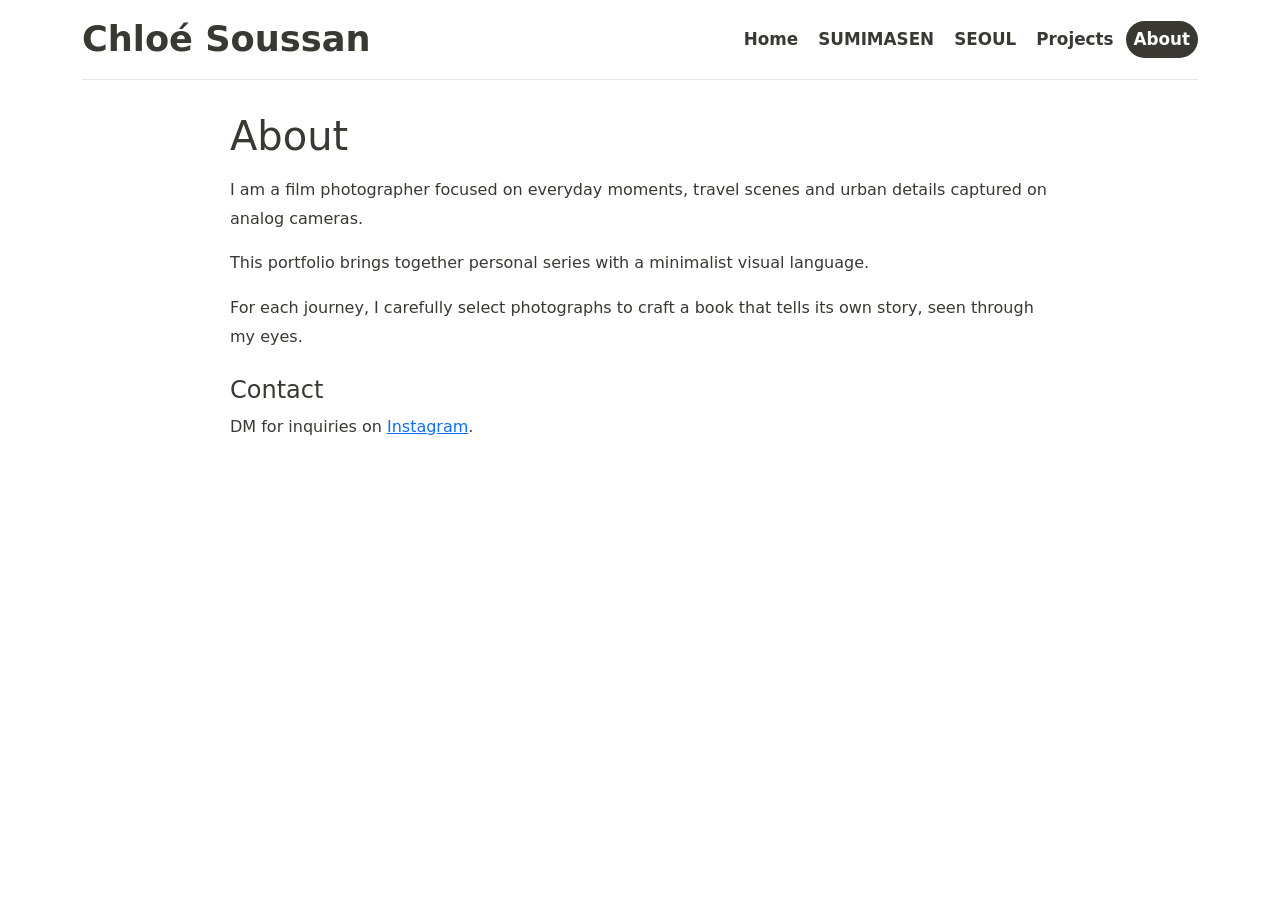
==== about.html @ 962a3eb2 "Reshape interface website" ====
<!doctype html>
<html lang="en">
<head>
  <meta charset="utf-8">
  <meta name="viewport" content="width=device-width, initial-scale=1">
  <title>About - Chloé Soussan</title>
  <link href="https://cdn.jsdelivr.net/npm/bootstrap@5.3.2/dist/css/bootstrap.min.css" rel="stylesheet" integrity="sha384-T3c6CoIi6uLrA9TneNEoa7RxnatzjcDSCmG1MXxSR1GAsXEV/Dwwykc2MPK8M2HN" crossorigin="anonymous">
  <style>
    body { background: white; color: #393832; }
    .site-navbar { border-bottom: 1px solid rgba(57, 56, 50, 0.12); }
    .site-navbar .navbar-brand { color: #393832; font-size: 2.2rem; font-weight: 700; }
    .site-navbar .nav-link { color: #393832; font-size: 1.05rem; font-weight: 600; padding: 0.35rem 0.75rem; border-radius: 999px; }
    .site-navbar .nav-link:hover { color: #393832; background-color: rgba(57, 56, 50, 0.08); }
    .site-navbar .nav-link.active { color: #fff !important; background-color: #393832; }
    .site-navbar .navbar-toggler { border-color: rgba(57, 56, 50, 0.35); }
    .site-navbar .navbar-toggler:focus { box-shadow: none; }
    .about-wrap { max-width: 820px; margin: 2rem auto; line-height: 1.8; }
  </style>
</head>
<body>
<div class="container">
  <header class="site-navbar mb-4">
    <nav class="navbar navbar-expand-lg">
      <div class="container-fluid px-0">
        <a class="navbar-brand" href="index.html">Chloé Soussan</a>
        <button class="navbar-toggler" type="button" data-bs-toggle="collapse" data-bs-target="#mainNavbar" aria-controls="mainNavbar" aria-expanded="false" aria-label="Toggle navigation">
          <span class="navbar-toggler-icon"></span>
        </button>
        <div class="collapse navbar-collapse" id="mainNavbar">
          <ul class="navbar-nav ms-lg-auto mb-2 mb-lg-0 gap-lg-1">
            <li class="nav-item"><a class="nav-link" href="index.html">Home</a></li><li class="nav-item"><a class="nav-link" href="SUMIMASEN.html">SUMIMASEN</a></li><li class="nav-item"><a class="nav-link" href="SEOUL.html">SEOUL</a></li><li class="nav-item"><a class="nav-link" href="projects.html">Projects</a></li><li class="nav-item"><a class="nav-link active" aria-current="page" href="about.html">About</a></li>
          </ul>
        </div>
      </div>
    </nav>
  </header>
  <section class="about-wrap">
    <h1 class="mb-3">About</h1>
    <p>I am a film photographer focused on everyday moments, travel scenes and urban details captured on analog cameras.</p>
    <p>This portfolio brings together personal series with a minimalist visual language.</p>
    <p>For each journey, I carefully select photographs to craft a book that tells its own story, seen through my eyes.</p>
    <h2 class="h4 mt-4 mb-2">Contact</h2>
    <p>DM for inquiries on <a href="https://www.instagram.com/chloesouss/" target="_blank" rel="noreferrer">Instagram</a>.</p>
  </section>

</div>



<script src="https://cdn.jsdelivr.net/npm/bootstrap@5.3.2/dist/js/bootstrap.bundle.min.js" integrity="sha384-C6RzsynM9kWDrMNeT87bh95OGNyZPhcTNXj1NW7RuBCsyN/o0jlpcV8Qyq46cDfL" crossorigin="anonymous"></script>
</body>
</html>
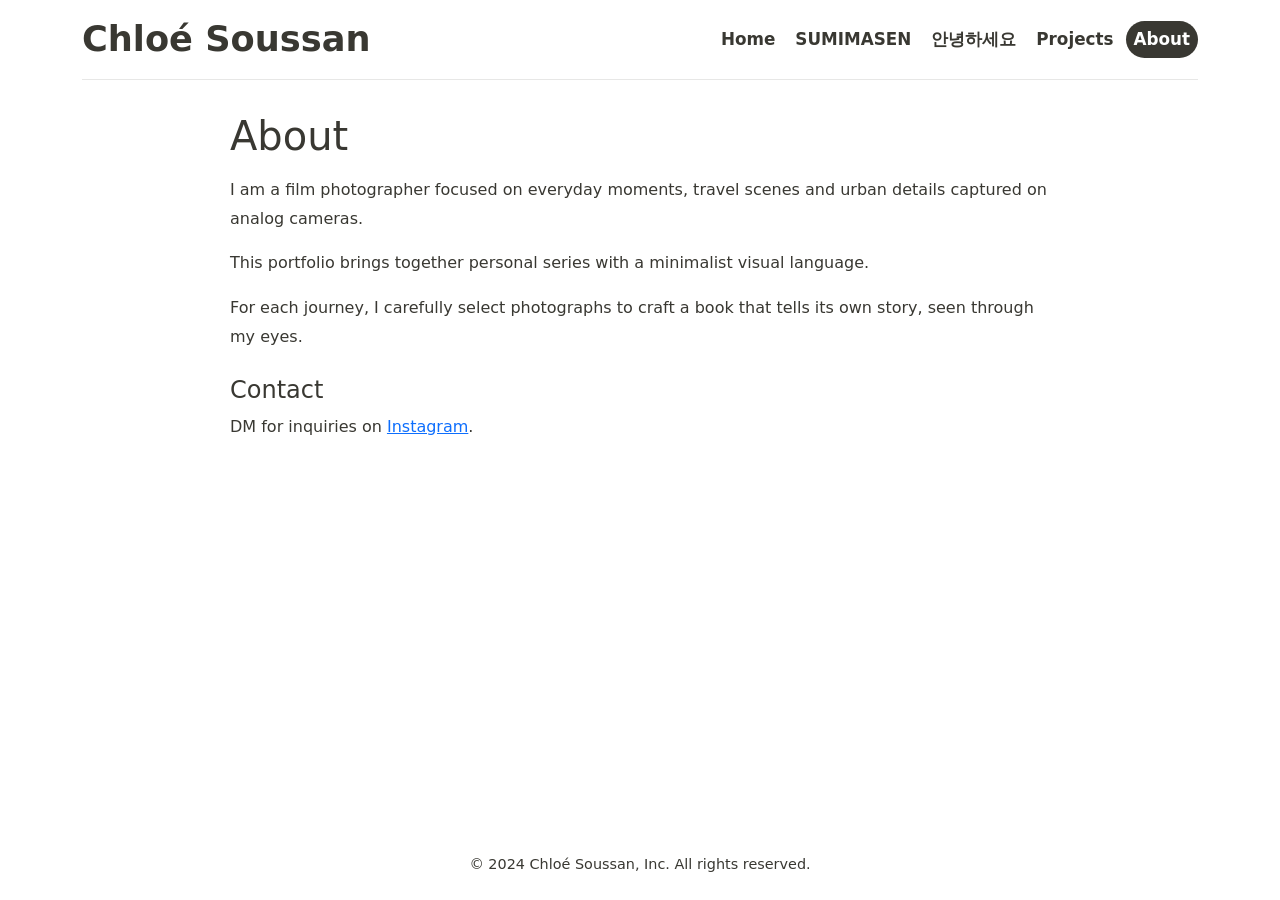
==== commit 6ebffaa2: "adding projects page" ====
--- a/about.html
+++ b/about.html
@@ -5,7 +5,9 @@
   <meta name="viewport" content="width=device-width, initial-scale=1">
   <title>About - Chloé Soussan</title>
   <link href="https://cdn.jsdelivr.net/npm/bootstrap@5.3.2/dist/css/bootstrap.min.css" rel="stylesheet" integrity="sha384-T3c6CoIi6uLrA9TneNEoa7RxnatzjcDSCmG1MXxSR1GAsXEV/Dwwykc2MPK8M2HN" crossorigin="anonymous">
+  <link rel="stylesheet" href="protect-images.css">
   <style>
+    html, body { height: 100%; }
     body { background: white; color: #393832; }
     .site-navbar { border-bottom: 1px solid rgba(57, 56, 50, 0.12); }
     .site-navbar .navbar-brand { color: #393832; font-size: 2.2rem; font-weight: 700; }
@@ -15,10 +17,13 @@
     .site-navbar .navbar-toggler { border-color: rgba(57, 56, 50, 0.35); }
     .site-navbar .navbar-toggler:focus { box-shadow: none; }
     .about-wrap { max-width: 820px; margin: 2rem auto; line-height: 1.8; }
+    body { min-height: 100vh; display: flex; flex-direction: column; }
+    main { flex: 1 0 auto; }
+    footer { flex-shrink: 0; }
   </style>
 </head>
 <body>
-<div class="container">
+<main class="container">
   <header class="site-navbar mb-4">
     <nav class="navbar navbar-expand-lg">
       <div class="container-fluid px-0">
@@ -28,7 +33,7 @@
         </button>
         <div class="collapse navbar-collapse" id="mainNavbar">
           <ul class="navbar-nav ms-lg-auto mb-2 mb-lg-0 gap-lg-1">
-            <li class="nav-item"><a class="nav-link" href="index.html">Home</a></li><li class="nav-item"><a class="nav-link" href="SUMIMASEN.html">SUMIMASEN</a></li><li class="nav-item"><a class="nav-link" href="SEOUL.html">SEOUL</a></li><li class="nav-item"><a class="nav-link" href="projects.html">Projects</a></li><li class="nav-item"><a class="nav-link active" aria-current="page" href="about.html">About</a></li>
+            <li class="nav-item"><a class="nav-link" href="index.html">Home</a></li><li class="nav-item"><a class="nav-link" href="SUMIMASEN.html">SUMIMASEN</a></li><li class="nav-item"><a class="nav-link" href="SEOUL.html">안녕하세요</a></li><li class="nav-item"><a class="nav-link" href="projects.html">Projects</a></li><li class="nav-item"><a class="nav-link active" aria-current="page" href="about.html">About</a></li>
           </ul>
         </div>
       </div>
@@ -42,11 +47,22 @@
     <h2 class="h4 mt-4 mb-2">Contact</h2>
     <p>DM for inquiries on <a href="https://www.instagram.com/chloesouss/" target="_blank" rel="noreferrer">Instagram</a>.</p>
   </section>
+</main>
 
-</div>
+<footer class="py-3 text-center" style="font-size: 0.9rem;">
+  <div class="container">
+    <p class="mb-2">&copy; 2024 Chloé Soussan, Inc. All rights reserved.</p>
+    <div class="d-flex justify-content-center">
+      <ul class="nav nav-pills">
+      
+      </ul>
+    </div>
+  </div>
+</footer>
 
 
 
 <script src="https://cdn.jsdelivr.net/npm/bootstrap@5.3.2/dist/js/bootstrap.bundle.min.js" integrity="sha384-C6RzsynM9kWDrMNeT87bh95OGNyZPhcTNXj1NW7RuBCsyN/o0jlpcV8Qyq46cDfL" crossorigin="anonymous"></script>
+<script src="protect-images.js"></script>
 </body>
 </html>
--- a/protect-images.css
+++ b/protect-images.css
@@ -0,0 +1,22 @@
+/* Deterrents only: cannot fully prevent saving images in the browser. */
+
+/* Disable native dragging / selection on images */
+img {
+  -webkit-user-drag: none;
+  user-drag: none;
+  user-select: none;
+  -webkit-touch-callout: none;
+}
+
+/* Add an invisible overlay on gallery cards (covers the image) */
+.card {
+  position: relative;
+}
+.card::after {
+  content: "";
+  position: absolute;
+  inset: 0;
+  background: transparent;
+  pointer-events: none; /* don't break clicks (lightbox uses card click) */
+}
+
